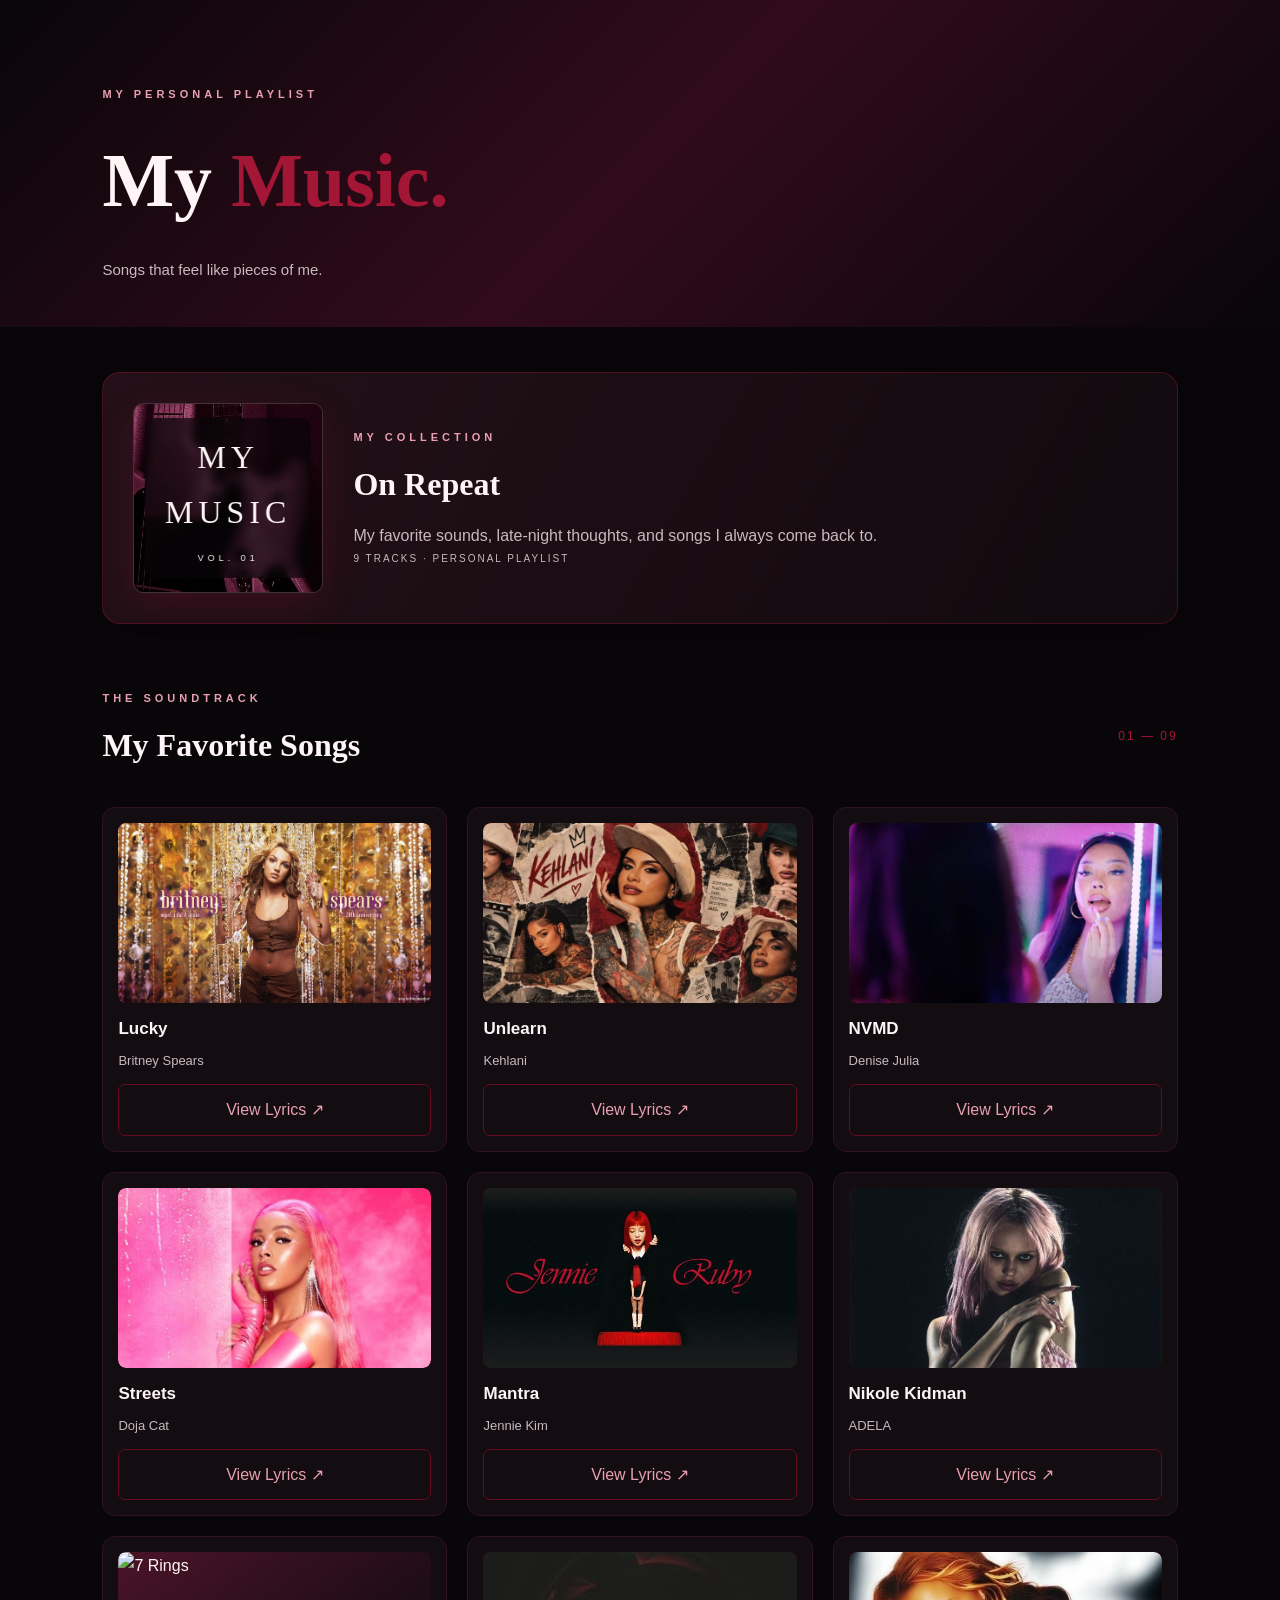
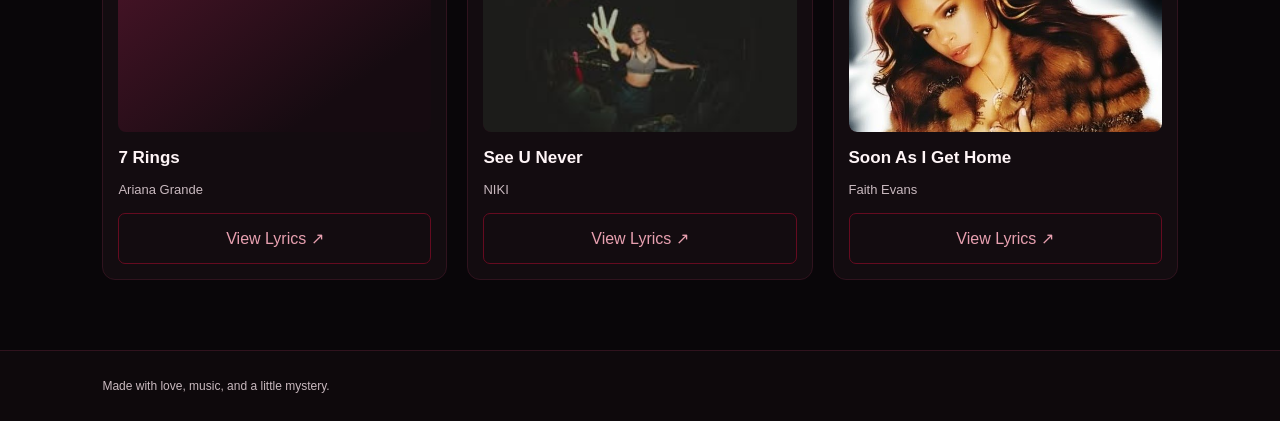
==== index.html @ 643d27f1 "Add files via upload" ====
<!DOCTYPE html>
<html lang="en">
<head>
    <meta charset="UTF-8">
    <meta name="viewport" content="width=device-width, initial-scale=1.0">
    <title>My Music</title>
    <link rel="stylesheet" href="style.css">
    <link rel="stylesheet" href="music.css">
</head>
<body class="music-page">

    <header class="music-header">
        <div class="music-heading">
            <p class="music-eyebrow">MY PERSONAL PLAYLIST</p>
            <h1>My <span>Music.</span></h1>
            <p class="music-subtitle">Songs that feel like pieces of me.</p>
        </div>
    </header>

    <main class="music-container">

        <section class="music-intro">
            <div class="playlist-cover">
                 <img src="guitar.jpg" alt="Purple Guitar">
                  <div class="playlist-cover-text">
                      <span>MY</span>
                      <span>MUSIC</span>
                      <small>VOL. 01</small>
                 </div>
            </div>
            <div class="playlist-details">
                <p class="music-eyebrow">MY COLLECTION</p>
                <h2>On Repeat</h2>
                <p>My favorite sounds, late-night thoughts, and songs I always come back to.</p>
                <p class="song-count">9 TRACKS · PERSONAL PLAYLIST</p>
            </div>
        </section>

        <section class="music-library" id="music-library">
            <div class="music-section-heading">
                <div>
                    <p class="music-eyebrow">THE SOUNDTRACK</p>
                    <h2>My Favorite Songs</h2>
                </div>
                <span class="music-label">01 — 09</span>
            </div>

            <div class="music-grid">
                <article class="music-card">
                     <div class="album-cover cover-1"><img src="01.jpg" alt="Lucky"></div>
                    <div class="song-info"><h3>Lucky</h3><p>Britney Spears</p></div>
                    <a href="lyrics.html?song=lucky" class="lyrics-button" style="text-align: center; text-decoration: none; display: block;">View Lyrics ↗</a>
                </article>
                <article class="music-card">
                    <div class="album-cover cover-2"><img src="02.jpg" alt="Unlearn"></div>
                    <div class="song-info"><h3>Unlearn</h3><p>Kehlani</p></div>
                    <a href="lyrics.html?song=unlearn" class="lyrics-button" style="text-align: center; text-decoration: none; display: block;">View Lyrics ↗</a>
                </article>
                <article class="music-card">
                    <div class="album-cover cover-3"><img src="03.jpg" alt="NMVD"></div>
                    <div class="song-info"><h3>NVMD</h3><p>Denise Julia</p></div>
                    <a href="lyrics.html?song=nmvd" class="lyrics-button" style="text-align: center; text-decoration: none; display: block;">View Lyrics ↗</a>
                </article>
                <article class="music-card">
                    <div class="album-cover cover-4"><img src="04.jpg" alt="Streets"></div>
                    <div class="song-info"><h3>Streets</h3><p>Doja Cat</p></div>
                    <a href="lyrics.html?song=streets" class="lyrics-button" style="text-align: center; text-decoration: none; display: block;">View Lyrics ↗</a>
                </article>
                <article class="music-card">
                    <div class="album-cover cover-5"><img src="05.jpg" alt="Mantra"></div>
                    <div class="song-info"><h3>Mantra</h3><p>Jennie Kim</p></div>
                    <a href="lyrics.html?song=song-five" class="lyrics-button" style="text-align: center; text-decoration: none; display: block;">View Lyrics ↗</a>
                </article>
                <article class="music-card">
                    <div class="album-cover cover-6"><img src="06.jpg" alt="Nikole Kidman"></div>
                    <div class="song-info"><h3>Nikole Kidman</h3><p>ADELA</p></div>
                    <a href="lyrics.html?song=nikolen-kidman" class="lyrics-button" style="text-align: center; text-decoration: none; display: block;">View Lyrics ↗</a>
                </article>
                <article class="music-card">
                    <div class="album-cover cover-7"><img src="07.jpg" alt="7 Rings"></div>
                    <div class="song-info"><h3>7 Rings</h3><p>Ariana Grande</p></div>
                    <a href="lyrics.html?song=7-rings" class="lyrics-button" style="text-align: center; text-decoration: none; display: block;">View Lyrics ↗</a>
                </article>
                <article class="music-card">
                    <div class="album-cover cover-8"><img src="08.jpg" alt="See U Never"></div>
                    <div class="song-info"><h3>See U Never</h3><p>NIKI</p></div>
                    <a href="lyrics.html?song=see-u-never" class="lyrics-button" style="text-align: center; text-decoration: none; display: block;">View Lyrics ↗</a>
                </article>
                <article class="music-card">
                    <div class="album-cover cover-9"><img src="09.jpg" alt="Soon As I Get Home"></div>
                    <div class="song-info"><h3>Soon As I Get Home</h3><p>Faith Evans</p></div>
                    <a href="lyrics.html?song=soon-as-i-get-home" class="lyrics-button" style="text-align: center; text-decoration: none; display: block;">View Lyrics ↗</a>
                </article>
            </div>
        </section>
    </main>

    <footer class="music-footer">
        <p>Made with love, music, and a little mystery.</p>
    </footer>

    <script src="theme.js"></script>
</body>
</html>
---- style.css ----
* {
    margin: 0;
    padding: 0;
    box-sizing: border-box;
}

html {
    scroll-behavior: smooth;
}

body {
    min-height: 100vh;
    font-family: Arial, sans-serif;
    line-height: 1.7;
    transition: background 0.3s ease, color 0.3s ease;
}

a {
    text-decoration: none;
    transition: 0.3s ease;
}

img {
    max-width: 100%;
    display: block;
}

button, input {
    font: inherit;
}

.theme-toggle-container {
    position: fixed;
    top: 25px;
    right: 25px;
    z-index: 999;
}

.theme-toggle {
    background: transparent;
    border: 1px solid #c16a78;
    color: #c16a78;
    width: 38px;
    height: 38px;
    border-radius: 50%;
    cursor: pointer;
    display: flex;
    align-items: center;
    justify-content: center;
    transition: 0.3s ease;
}

.theme-toggle:hover {
    background: #c16a78;
    color: #100d0e;
    transform: scale(1.1);
}

body.light-mode {
    background-color: #f4f4f9 !important;
    color: #1a1a1a !important;
}

body.light-mode .music-page {
    background: #f4f4f9 !important;
    color: #1a1a1a !important;
}

body.light-mode .music-header {
    background: #f4f4f9 !important;
    border-bottom: 1px solid rgba(164, 22, 53, 0.2) !important;
}

body.light-mode .music-heading h1,
body.light-mode .playlist-details h2,
body.light-mode .music-section-heading h2 {
    color: #1a1a1a !important;
}

body.light-mode .music-heading h1 span {
    color: #a41635 !important;
}

body.light-mode .music-subtitle,
body.light-mode .playlist-details p:not(.music-eyebrow) {
    color: #555 !important;
}

body.light-mode .music-intro {
    background: #ffffff !important;
    border-color: rgba(164, 22, 53, 0.3) !important;
}

body.light-mode .music-card {
    background: #ffffff !important;
    border-color: rgba(164, 22, 53, 0.3) !important;
}

body.light-mode .song-info p {
    color: #555 !important;
}

body.light-mode .lyrics-button {
    color: #a41635 !important;
    border-color: #a41635 !important;
}

body.light-mode .lyrics-button:hover {
    background: #a41635 !important;
    color: #ffffff !important;
}

body.light-mode .custom-player {
    background: #ffffff !important;
    border-color: rgba(164, 22, 53, 0.3) !important;
}

body.light-mode .player-info p:last-child {
    color: #555 !important;
}

body.light-mode .lyrics-back {
    color: #a41635 !important;
    border-color: #a41635 !important;
}

body.light-mode .music-footer {
    background: #ffffff !important;
    color: #555 !important;
    border-top: 1px solid rgba(164, 22, 53, 0.2) !important;
}

body.light-mode .theme-toggle {
    background: rgba(255, 255, 255, 0.8);
    border-color: #8b2635;
    color: #8b2635;
}
---- music.css ----
.music-page {
    background: #090609;
    color: #fff5f7;
    font-family: Arial, sans-serif;
    min-height: 100vh;
}

.music-page .music-header {
    padding: 30px 8% 45px;
    background: linear-gradient(135deg, #090609, #310b1a, #090609);
}

.music-back,
.music-footer a {
    color: #e8a0b0;
    text-decoration: none;
    transition: color 0.3s ease;
}

.music-back:hover,
.music-footer a:hover {
    color: #ffffff;
}

.music-heading {
    margin-top: 55px;
}

.music-eyebrow {
    color: #e8a0b0;
    font-size: 11px;
    letter-spacing: 4px;
    font-weight: bold;
}

.music-heading h1 {
    font-size: clamp(42px, 7vw, 76px);
    margin: 12px 0;
    font-family: "Playfair Display", Georgia, serif;
}

.music-heading h1 span {
    color: #a41635;
}

.music-subtitle {
    color: #c9b9bf;
    font-size: 15px;
}

.music-container {
    width: 84%;
    max-width: 1200px;
    margin: 0 auto;
    padding: 45px 0 70px;
}

.music-intro {
    display: flex;
    align-items: center;
    gap: 30px;
    padding: 30px;
    margin-bottom: 65px;
    border: 1px solid rgba(164, 22, 53, 0.35);
    border-radius: 18px;
    background: linear-gradient(120deg, #241018, #110a0e);
    box-shadow: 0 15px 40px rgba(0, 0, 0, 0.3);
}

.playlist-cover {
    width: 190px;
    height: 190px;
    flex-shrink: 0;
    position: relative;
    overflow: hidden;
    border: 1px solid rgba(255, 245, 247, 0.15);
    border-radius: 10px;
    box-shadow: 0 10px 35px rgba(164, 22, 53, 0.2);
}

.playlist-cover img {
    position: absolute;
    top: 0;
    left: 0;
    width: 100%;
    height: 100%;
    object-fit: cover;
    z-index: 1;
}

.playlist-cover-text {
    position: absolute;
    top: 50%;
    left: 50%;
    transform: translate(-50%, -50%);
    z-index: 2;
    display: flex;
    flex-direction: column;
    align-items: center;
    text-align: center;
    background: rgba(9, 6, 9, 0.65);
    padding: 12px 20px;
    border-radius: 10px;
    backdrop-filter: blur(4px);
}

.playlist-cover span {
    font-family: "Playfair Display", Georgia, serif;
    font-size: 32px;
    letter-spacing: 5px;
}

.playlist-cover small {
    margin-top: 12px;
    letter-spacing: 4px;
    font-size: 9px;
}

.playlist-details h2,
.music-section-heading h2 {
    font-family: "Playfair Display", Georgia, serif;
    font-size: 32px;
    margin: 10px 0;
}

.playlist-details p:not(.music-eyebrow) {
    color: #c9b9bf;
    line-height: 1.8;
}

.playlist-details .song-count {
    font-size: 10px;
    letter-spacing: 2px;
    color: #e8a0b0;
}

.music-section-heading {
    display: flex;
    justify-content: space-between;
    align-items: center;
    margin-bottom: 25px;
}

.music-label {
    color: #a41635;
    font-size: 12px;
    letter-spacing: 2px;
}

.music-grid {
    display: grid;
    grid-template-columns: repeat(3, minmax(0, 1fr));
    gap: 20px;
}

.music-card {
    min-width: 0;
    padding: 15px;
    background: #130c10;
    border: 1px solid #30131e;
    border-radius: 13px;
    transition: transform 0.3s ease, border-color 0.3s ease;
}

.music-card:hover {
    transform: translateY(-5px);
    border-color: #a41635;
}

.album-cover {
    height: 180px;
    display: flex;
    justify-content: center;
    align-items: center;
    background: linear-gradient(145deg, #4a1428, #160b11 75%);
    border-radius: 8px;
    overflow: hidden;
}

.album-cover img {
    width: 100%;
    height: 100%;
    object-fit: cover;
    border-radius: 8px;
}

.song-info {
    padding: 12px 0;
}

.song-info h3 {
    margin: 0 0 6px;
    font-size: 17px;
    overflow-wrap: anywhere;
}

.song-info p {
    margin: 0;
    color: #c9b9bf;
    font-size: 13px;
}

.lyrics-button {
    width: 100%;
    padding: 11px;
    border: 1px solid #650b20;
    border-radius: 7px;
    background: transparent;
    color: #e8a0b0;
    cursor: pointer;
    transition: background 0.3s ease, color 0.3s ease;
}

.lyrics-button:hover {
    background: #650b20;
    color: #ffffff;
}

/* LYRICS VIEW & PLAYER */

.lyrics-view {
    margin-top: 60px;
    padding: 30px;
    background: linear-gradient(145deg, #1b0c13, #0e090c);
    border: 1px solid #501326;
    border-radius: 16px;
}

.lyrics-view[hidden] {
    display: none !important;
}

.lyrics-back {
    margin-bottom: 30px;
    padding: 10px 15px;
    background: transparent;
    color: #e8a0b0;
    border: 1px solid #650b20;
    border-radius: 6px;
    cursor: pointer;
}

.lyrics-content {
    max-width: 650px;
    margin: 0 auto;
}

.custom-player {
    display: flex;
    align-items: center;
    justify-content: space-between;
    padding: 20px;
    margin-bottom: 30px;
    background: linear-gradient(145deg, #2b0d17, #11070a);
    border: 1px solid #501326;
    border-radius: 15px;
    box-shadow: 0 10px 30px rgba(0,0,0,0.4);
}

.player-info h2 {
    font-family: "Playfair Display", Georgia, serif;
    font-size: 24px;
    margin: 5px 0;
}

.player-info p:last-child {
    color: #c9b9bf;
    font-size: 14px;
}

.player-controls {
    display: flex;
    gap: 10px;
}

.ctrl-btn {
    background: #a41635;
    color: white;
    border: none;
    width: 50px;
    height: 50px;
    border-radius: 50%;
    font-size: 20px;
    cursor: pointer;
    display: flex;
    align-items: center;
    justify-content: center;
    transition: 0.3s ease;
}

.ctrl-btn:hover {
    background: #e8a0b0;
    color: #090609;
    transform: scale(1.1);
}

.lyrics-text {
    max-height: 400px;
    overflow-y: auto;
    padding: 30px 20px;
    text-align: center;
    scroll-behavior: smooth;
    scrollbar-width: none;
    mask-image: linear-gradient(to bottom, transparent, black 10%, black 90%, transparent);
    -webkit-mask-image: linear-gradient(to bottom, transparent, black 10%, black 90%, transparent);
}

.lyrics-text::-webkit-scrollbar {
    display: none;
}

.lyric-line {
    color: #4a3a40;
    font-size: 1.2rem;
    font-weight: 600;
    margin: 20px 0;
    transition: all 0.4s ease;
    opacity: 0.5;
}

.lyric-line.active {
    color: #fff5f7;
    font-size: 1.5rem;
    opacity: 1;
    text-shadow: 0 0 15px rgba(232, 160, 176, 0.6);
    transform: scale(1.05);
}

/* FOOTER & MOBILE */

.music-footer {
    padding: 25px 8%;
    display: flex;
    justify-content: space-between;
    gap: 15px;
    background: #0e090c;
    border-top: 1px solid #30131e;
    color: #c9b9bf;
    font-size: 12px;
}

@media (max-width: 850px) {
    .music-grid { grid-template-columns: repeat(2, minmax(0, 1fr)); }
    .music-container { width: 90%; }
    .album-cover { height: 160px; }
}

@media (max-width: 550px) {
    .music-intro { flex-direction: column; align-items: flex-start; padding: 20px; }
    .playlist-cover { width: 100%; height: 220px; }
    .music-grid { grid-template-columns: 1fr; }
    .album-cover { height: 220px; }
    .music-section-heading h2 { font-size: 25px; }
    .lyrics-view { padding: 18px; }
    .music-footer { flex-direction: column; }
    .custom-player { flex-direction: column; text-align: center; gap: 20px; }
}
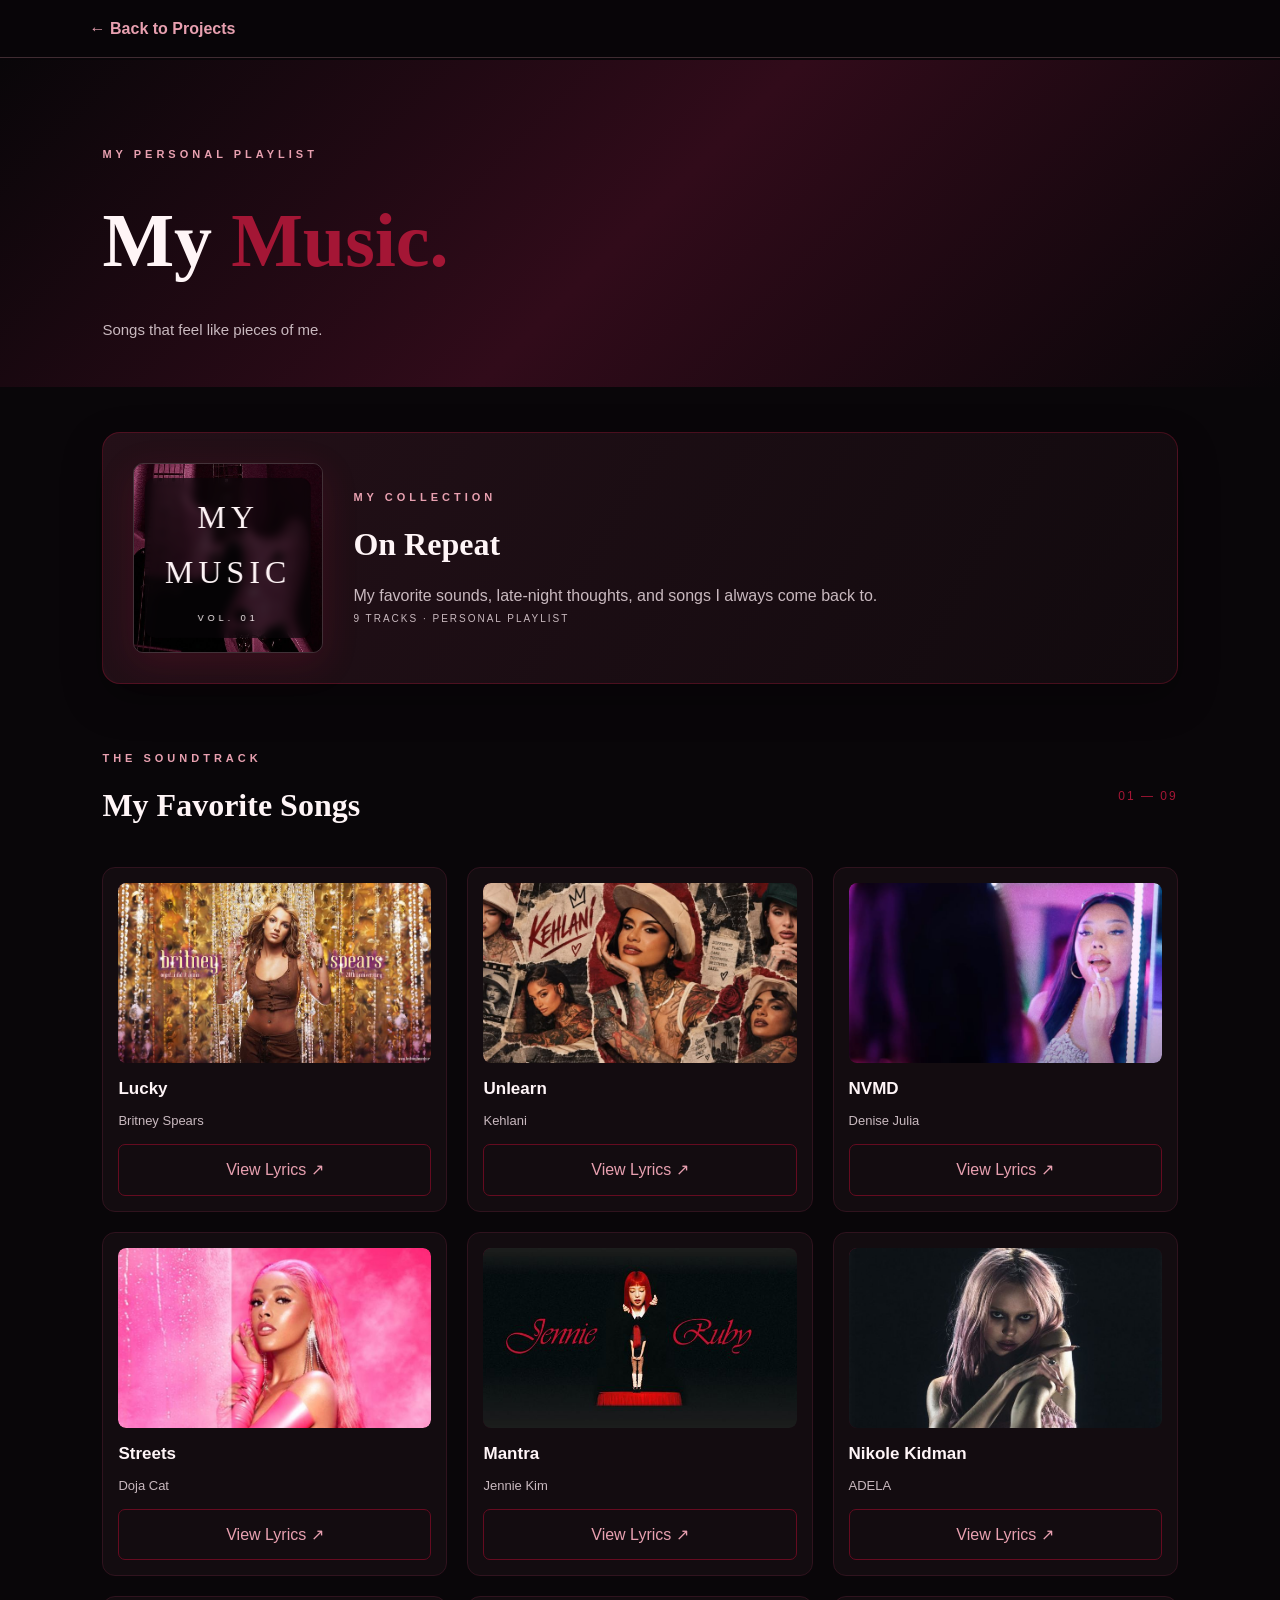
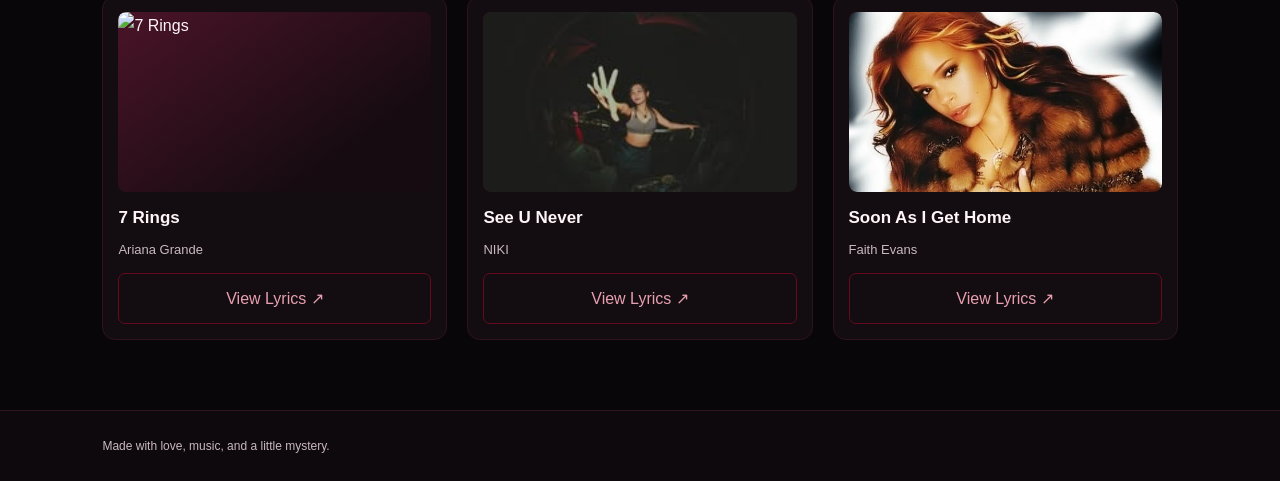
==== commit ce4e9915: "Add files via upload" ====
--- a/index.html
+++ b/index.html
@@ -7,7 +7,11 @@
     <link rel="stylesheet" href="style.css">
     <link rel="stylesheet" href="music.css">
 </head>
-<body class="music-page">
+<body class="music-page" style="padding-top: 60px;">
+
+<div style="position: fixed; top: 0; left: 0; width: 100%; padding: 15px 7%; background: rgba(9, 6, 9, 0.95); border-bottom: 1px solid rgba(232, 160, 176, 0.25); z-index: 9999;">
+    <a href="https://dyanne-brtz.github.io/MY-PORTFOLIO-ITE/projects.html" style="color: #e8a0b0; text-decoration: none; font-size: 1rem; font-weight: bold; font-family: Arial, sans-serif;">← Back to Projects</a>
+</div>
 
     <header class="music-header">
         <div class="music-heading">
@@ -18,7 +22,6 @@
     </header>
 
     <main class="music-container">
-
         <section class="music-intro">
             <div class="playlist-cover">
                  <img src="guitar.jpg" alt="Purple Guitar">
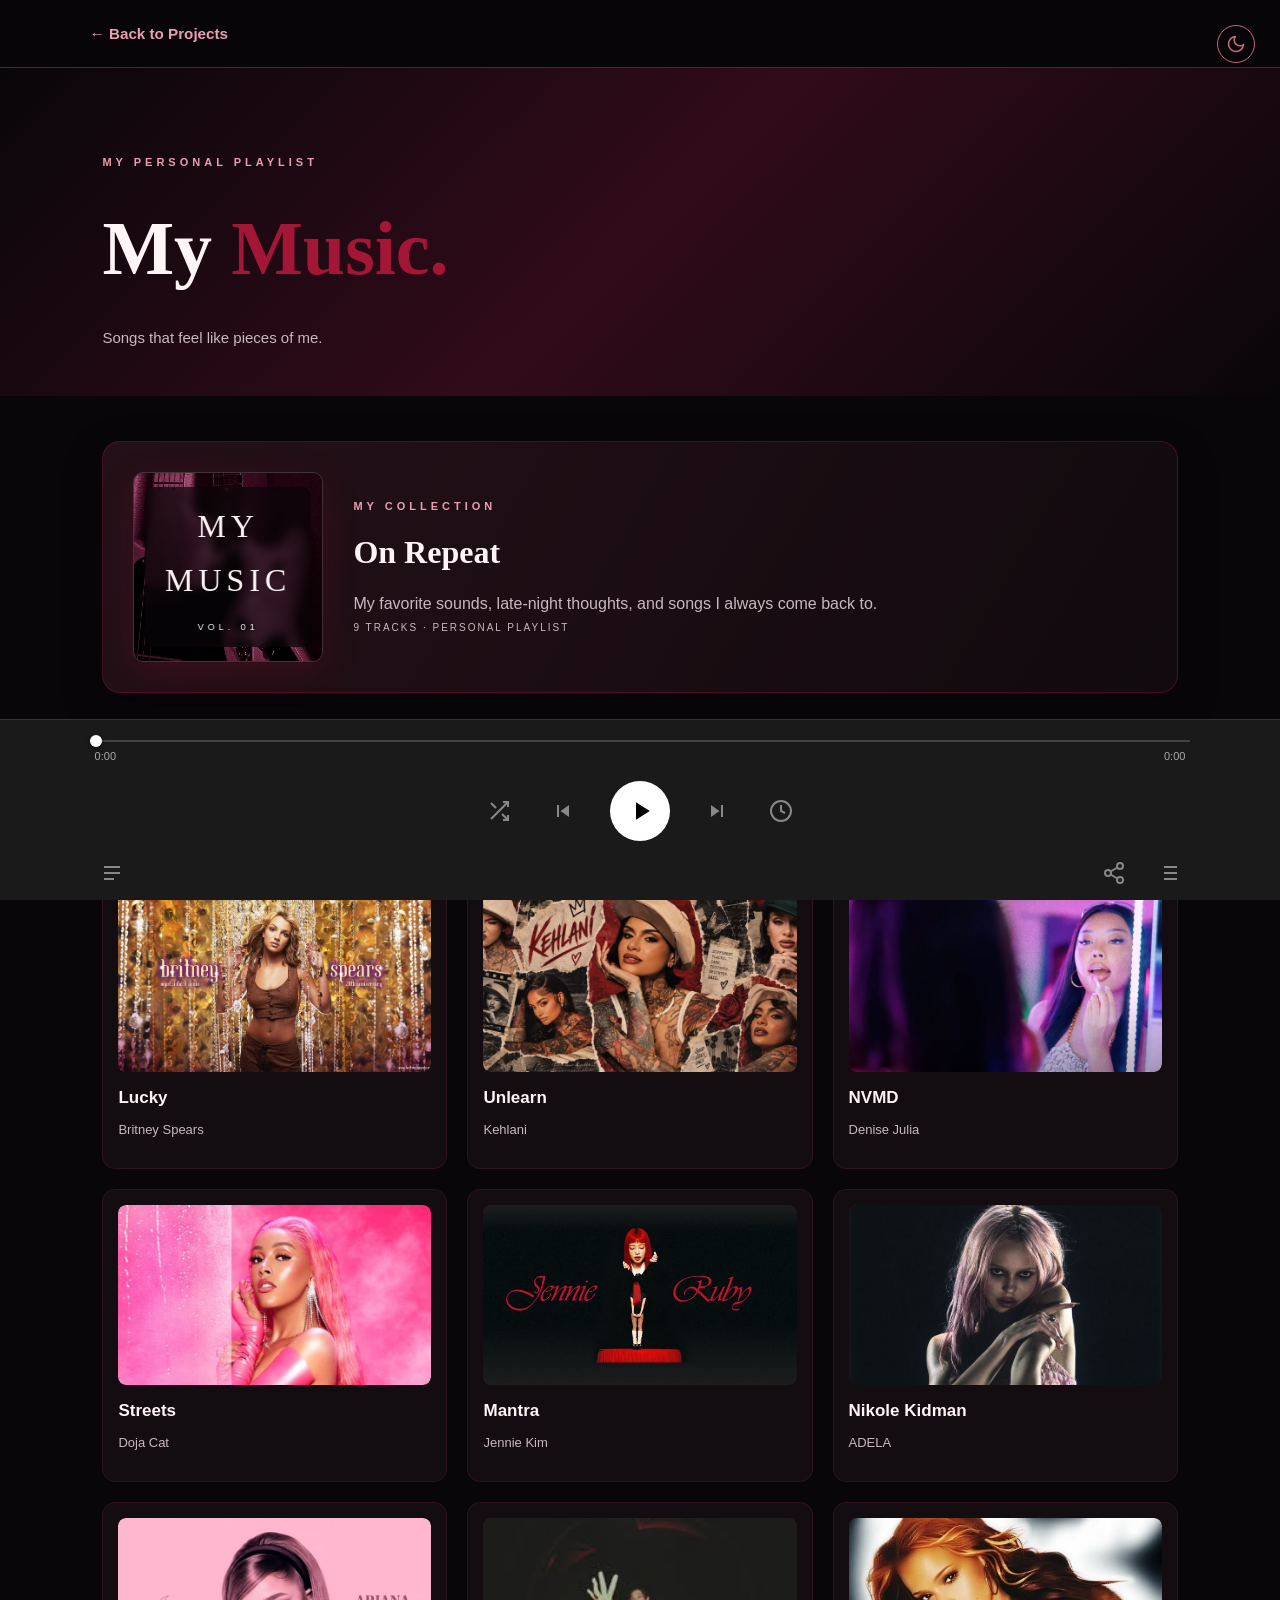
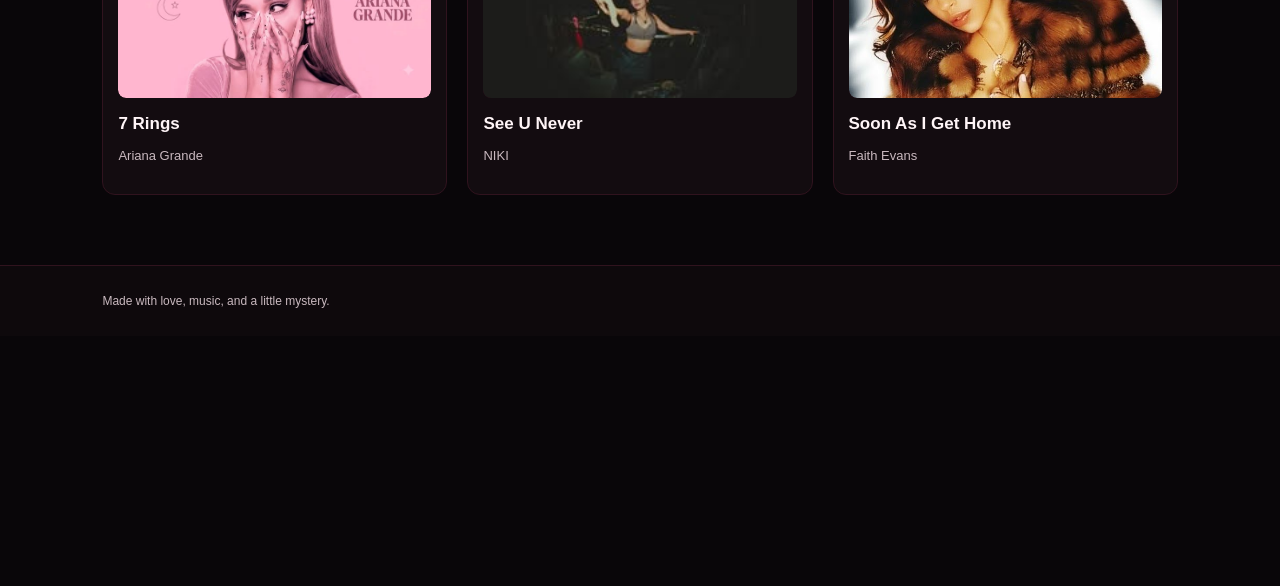
==== commit d418b52e: "Add files via upload" ====
--- a/index.html
+++ b/index.html
@@ -7,10 +7,17 @@
     <link rel="stylesheet" href="style.css">
     <link rel="stylesheet" href="music.css">
 </head>
-<body class="music-page" style="padding-top: 60px;">
-
-<div style="position: fixed; top: 0; left: 0; width: 100%; padding: 15px 7%; background: rgba(9, 6, 9, 0.95); border-bottom: 1px solid rgba(232, 160, 176, 0.25); z-index: 9999;">
-    <a href="https://dyanne-brtz.github.io/MY-PORTFOLIO-ITE/projects.html" style="color: #e8a0b0; text-decoration: none; font-size: 1rem; font-weight: bold; font-family: Arial, sans-serif;">← Back to Projects</a>
+<body class="music-page">
+
+<div style="padding: 20px 7%; background: rgba(9, 6, 9, 0.95); border-bottom: 1px solid rgba(232, 160, 176, 0.25); width: 100%;">
+    <a href="https://dyanne-brtz.github.io/MY-PORTFOLIO-ITE/projects.html" style="color: #e8a0b0; text-decoration: none; font-size: 0.95rem; font-weight: bold; font-family: Arial, sans-serif;">← Back to Projects</a>
+</div>
+
+<div class="theme-toggle-container">
+    <button id="theme-toggle" class="theme-toggle" aria-label="Toggle Theme">
+        <svg id="moon-icon" xmlns="http://www.w3.org/2000/svg" width="20" height="20" viewBox="0 0 24 24" fill="none" stroke="currentColor" stroke-width="2" stroke-linecap="round" stroke-linejoin="round"><path d="M21 12.79A9 9 0 1 1 11.21 3 7 7 0 0 0 21 12.79z"></path></svg>
+        <svg id="sun-icon" xmlns="http://www.w3.org/2000/svg" width="20" height="20" viewBox="0 0 24 24" fill="none" stroke="currentColor" stroke-width="2" stroke-linecap="round" stroke-linejoin="round" style="display: none;"><circle cx="12" cy="12" r="5"></circle><line x1="12" y1="1" x2="12" y2="3"></line><line x1="12" y1="21" x2="12" y2="23"></line><line x1="4.22" y1="4.22" x2="5.64" y2="5.64"></line><line x1="18.36" y1="18.36" x2="19.78" y2="19.78"></line><line x1="1" y1="12" x2="3" y2="12"></line><line x1="21" y1="12" x2="23" y2="12"></line><line x1="4.22" y1="19.78" x2="5.64" y2="18.36"></line><line x1="18.36" y1="5.64" x2="19.78" y2="4.22"></line></svg>
+    </button>
 </div>
 
     <header class="music-header">
@@ -49,50 +56,41 @@
             </div>
 
             <div class="music-grid">
-                <article class="music-card">
+                <article class="music-card" onclick="playSong('Britney Spears - Lucky (Lyrics).mp3', this)">
                      <div class="album-cover cover-1"><img src="01.jpg" alt="Lucky"></div>
                     <div class="song-info"><h3>Lucky</h3><p>Britney Spears</p></div>
-                    <a href="lyrics.html?song=lucky" class="lyrics-button" style="text-align: center; text-decoration: none; display: block;">View Lyrics ↗</a>
-                </article>
-                <article class="music-card">
+                </article>
+                <article class="music-card" onclick="playSong('Kehlani - Unlearn (Official Audio).mp3', this)">
                     <div class="album-cover cover-2"><img src="02.jpg" alt="Unlearn"></div>
                     <div class="song-info"><h3>Unlearn</h3><p>Kehlani</p></div>
-                    <a href="lyrics.html?song=unlearn" class="lyrics-button" style="text-align: center; text-decoration: none; display: block;">View Lyrics ↗</a>
-                </article>
-                <article class="music-card">
+                </article>
+                <article class="music-card" onclick="playSong('Denise Julia - NVMD (Lyrics).mp3', this)">
                     <div class="album-cover cover-3"><img src="03.jpg" alt="NMVD"></div>
                     <div class="song-info"><h3>NVMD</h3><p>Denise Julia</p></div>
-                    <a href="lyrics.html?song=nmvd" class="lyrics-button" style="text-align: center; text-decoration: none; display: block;">View Lyrics ↗</a>
-                </article>
-                <article class="music-card">
+                </article>
+                <article class="music-card" onclick="playSong('Doja Cat - Streets (Lyrics).mp3', this)">
                     <div class="album-cover cover-4"><img src="04.jpg" alt="Streets"></div>
                     <div class="song-info"><h3>Streets</h3><p>Doja Cat</p></div>
-                    <a href="lyrics.html?song=streets" class="lyrics-button" style="text-align: center; text-decoration: none; display: block;">View Lyrics ↗</a>
-                </article>
-                <article class="music-card">
+                </article>
+                <article class="music-card" onclick="playSong('JENNIE Mantra Lyrics.mp3', this)">
                     <div class="album-cover cover-5"><img src="05.jpg" alt="Mantra"></div>
                     <div class="song-info"><h3>Mantra</h3><p>Jennie Kim</p></div>
-                    <a href="lyrics.html?song=song-five" class="lyrics-button" style="text-align: center; text-decoration: none; display: block;">View Lyrics ↗</a>
-                </article>
-                <article class="music-card">
+                </article>
+                <article class="music-card" onclick="playSong('ADÉLA - Nicole Kidman.mp3', this)">
                     <div class="album-cover cover-6"><img src="06.jpg" alt="Nikole Kidman"></div>
                     <div class="song-info"><h3>Nikole Kidman</h3><p>ADELA</p></div>
-                    <a href="lyrics.html?song=nikolen-kidman" class="lyrics-button" style="text-align: center; text-decoration: none; display: block;">View Lyrics ↗</a>
-                </article>
-                <article class="music-card">
+                </article>
+                <article class="music-card" onclick="playSong('Ariana Grande - 7 rings (Lyrics).mp3', this)">
                     <div class="album-cover cover-7"><img src="07.jpg" alt="7 Rings"></div>
                     <div class="song-info"><h3>7 Rings</h3><p>Ariana Grande</p></div>
-                    <a href="lyrics.html?song=7-rings" class="lyrics-button" style="text-align: center; text-decoration: none; display: block;">View Lyrics ↗</a>
-                </article>
-                <article class="music-card">
+                </article>
+                <article class="music-card" onclick="playSong('NIKI - SEE U NEVER (LYRICS).mp3', this)">
                     <div class="album-cover cover-8"><img src="08.jpg" alt="See U Never"></div>
                     <div class="song-info"><h3>See U Never</h3><p>NIKI</p></div>
-                    <a href="lyrics.html?song=see-u-never" class="lyrics-button" style="text-align: center; text-decoration: none; display: block;">View Lyrics ↗</a>
-                </article>
-                <article class="music-card">
+                </article>
+                <article class="music-card" onclick="playSong('Faith Evans - Soon as I Get Home (Throwback).mp3', this)">
                     <div class="album-cover cover-9"><img src="09.jpg" alt="Soon As I Get Home"></div>
                     <div class="song-info"><h3>Soon As I Get Home</h3><p>Faith Evans</p></div>
-                    <a href="lyrics.html?song=soon-as-i-get-home" class="lyrics-button" style="text-align: center; text-decoration: none; display: block;">View Lyrics ↗</a>
                 </article>
             </div>
         </section>
@@ -102,6 +100,141 @@
         <p>Made with love, music, and a little mystery.</p>
     </footer>
 
+    <div class="bottom-player">
+        <div class="player-progress-container">
+            <input type="range" id="seek-bar" value="0" max="100" step="0.1">
+        </div>
+        <div class="player-time">
+            <span id="current-time">0:00</span>
+            <span id="total-time">0:00</span>
+        </div>
+        <div class="player-controls">
+            <button class="icon-btn" id="shuffle-btn" title="Shuffle">
+                <svg viewBox="0 0 24 24" fill="none" stroke="currentColor" stroke-width="2"><path d="M16 3h5v5M4 20L21 3M21 16v5h-5M15 15l6 6M4 4l5 5"/></svg>
+            </button>
+            <button class="icon-btn" id="prev-btn" title="Previous">
+                <svg viewBox="0 0 24 24" fill="currentColor"><path d="M6 6h2v12H6zm3.5 6l8.5 6V6z"/></svg>
+            </button>
+            <button class="main-play-btn" id="main-play-btn" title="Play/Pause">
+                <svg viewBox="0 0 24 24" fill="currentColor" id="main-play-icon"><path d="M8 5v14l11-7z"/></svg>
+            </button>
+            <button class="icon-btn" id="next-btn" title="Next">
+                <svg viewBox="0 0 24 24" fill="currentColor"><path d="M6 18l8.5-6L6 6v12zM16 6v12h2V6h-2z"/></svg>
+            </button>
+            <button class="icon-btn" id="timer-btn" title="Sleep Timer">
+                <svg viewBox="0 0 24 24" fill="none" stroke="currentColor" stroke-width="2"><circle cx="12" cy="12" r="10"/><path d="M12 6v6l4 2"/></svg>
+            </button>
+        </div>
+        <div class="player-bottom-controls">
+            <button class="icon-btn" title="Lyrics">
+                <svg viewBox="0 0 24 24" fill="none" stroke="currentColor" stroke-width="2"><path d="M4 6h16M4 12h16M4 18h10"/></svg>
+            </button>
+            <div style="display: flex; gap: 20px;">
+                <button class="icon-btn" title="Share">
+                    <svg viewBox="0 0 24 24" fill="none" stroke="currentColor" stroke-width="2"><circle cx="18" cy="5" r="3"/><circle cx="6" cy="12" r="3"/><circle cx="18" cy="19" r="3"/><line x1="8.59" y1="13.51" x2="15.42" y2="17.49"/><line x1="15.41" y1="6.51" x2="8.59" y2="10.49"/></svg>
+                </button>
+                <button class="icon-btn" title="Queue">
+                    <svg viewBox="0 0 24 24" fill="none" stroke="currentColor" stroke-width="2"><line x1="8" y1="6" x2="21" y2="6"/><line x1="8" y1="12" x2="21" y2="12"/><line x1="8" y1="18" x2="21" y2="18"/><line x1="3" y1="6" x2="3.01" y2="6"/><line x1="3" y1="12" x2="3.01" y2="12"/><line x1="3" y1="18" x2="3.01" y2="18"/></svg>
+                </button>
+            </div>
+        </div>
+    </div>
+
+    <audio id="audio-player"></audio>
+
+    <script>
+        const audio = document.getElementById('audio-player');
+        const mainPlayBtn = document.getElementById('main-play-btn');
+        const mainPlayIcon = document.getElementById('main-play-icon');
+        const seekBar = document.getElementById('seek-bar');
+        const currentTimeEl = document.getElementById('current-time');
+        const totalTimeEl = document.getElementById('total-time');
+        const prevBtn = document.getElementById('prev-btn');
+        const nextBtn = document.getElementById('next-btn');
+        
+        let currentSongIndex = -1;
+        let songs = [
+            'Britney Spears - Lucky (Lyrics).mp3',
+            'Kehlani - Unlearn (Official Audio).mp3',
+            'Denise Julia - NVMD (Lyrics).mp3',
+            'Doja Cat - Streets (Lyrics).mp3',
+            'JENNIE Mantra Lyrics.mp3',
+            'ADÉLA - Nicole Kidman.mp3',
+            'Ariana Grande - 7 rings (Lyrics).mp3',
+            'NIKI - SEE U NEVER (LYRICS).mp3',
+            'Faith Evans - Soon as I Get Home (Throwback).mp3'
+        ];
+
+        const playIcon = '<path d="M8 5v14l11-7z"/>';
+        const pauseIcon = '<path d="M6 19h4V5H6v14zm8-14v14h4V5h-4z"/>';
+
+        function playSong(src, cardElement) {
+            const index = songs.indexOf(src);
+            if (index !== -1) {
+                currentSongIndex = index;
+                audio.src = src;
+                audio.play();
+                mainPlayIcon.innerHTML = pauseIcon;
+                
+                document.querySelectorAll('.music-card').forEach(c => c.style.borderColor = '#30131e');
+                if(cardElement) cardElement.style.borderColor = '#a41635';
+            }
+        }
+
+        mainPlayBtn.addEventListener('click', () => {
+            if (audio.paused) {
+                if (!audio.src) {
+                    playSong(songs[0]);
+                } else {
+                    audio.play();
+                }
+                mainPlayIcon.innerHTML = pauseIcon;
+            } else {
+                audio.pause();
+                mainPlayIcon.innerHTML = playIcon;
+            }
+        });
+
+        audio.addEventListener('timeupdate', () => {
+            if (!isNaN(audio.duration)) {
+                const progress = (audio.currentTime / audio.duration) * 100;
+                seekBar.value = progress;
+                currentTimeEl.textContent = formatTime(audio.currentTime);
+                totalTimeEl.textContent = formatTime(audio.duration);
+            }
+        });
+
+        seekBar.addEventListener('input', () => {
+            const time = (seekBar.value / 100) * audio.duration;
+            audio.currentTime = time;
+        });
+
+        audio.addEventListener('ended', () => {
+            mainPlayIcon.innerHTML = playIcon;
+            if (currentSongIndex < songs.length - 1) {
+                playSong(songs[currentSongIndex + 1]);
+            }
+        });
+
+        nextBtn.addEventListener('click', () => {
+            if (currentSongIndex < songs.length - 1) {
+                playSong(songs[currentSongIndex + 1]);
+            }
+        });
+
+        prevBtn.addEventListener('click', () => {
+            if (currentSongIndex > 0) {
+                playSong(songs[currentSongIndex - 1]);
+            }
+        });
+
+        function formatTime(seconds) {
+            const min = Math.floor(seconds / 60);
+            const sec = Math.floor(seconds % 60);
+            return min + ':' + (sec < 10 ? '0' : '') + sec;
+        }
+    </script>
+
     <script src="theme.js"></script>
 </body>
 </html>
--- a/music.css
+++ b/music.css
@@ -1,357 +1,122 @@
-.music-page {
-    background: #090609;
-    color: #fff5f7;
-    font-family: Arial, sans-serif;
-    min-height: 100vh;
-}
+.music-page { background: #090609; color: #fff5f7; font-family: Arial, sans-serif; min-height: 100vh; padding-bottom: 250px; }
+.music-page .music-header { padding: 30px 8% 45px; background: linear-gradient(135deg, #090609, #310b1a, #090609); }
+.music-back, .music-footer a { color: #e8a0b0; text-decoration: none; transition: color 0.3s ease; }
+.music-heading { margin-top: 55px; }
+.music-eyebrow { color: #e8a0b0; font-size: 11px; letter-spacing: 4px; font-weight: bold; }
+.music-heading h1 { font-size: clamp(42px, 7vw, 76px); margin: 12px 0; font-family: "Playfair Display", Georgia, serif; }
+.music-heading h1 span { color: #a41635; }
+.music-subtitle { color: #c9b9bf; font-size: 15px; }
+.music-container { width: 84%; max-width: 1200px; margin: 0 auto; padding: 45px 0 70px; }
+.music-intro { display: flex; align-items: center; gap: 30px; padding: 30px; margin-bottom: 65px; border: 1px solid rgba(164, 22, 53, 0.35); border-radius: 18px; background: linear-gradient(120deg, #241018, #110a0e); box-shadow: 0 15px 40px rgba(0, 0, 0, 0.3); }
+.playlist-cover { width: 190px; height: 190px; flex-shrink: 0; position: relative; overflow: hidden; border: 1px solid rgba(255, 245, 247, 0.15); border-radius: 10px; box-shadow: 0 10px 35px rgba(164, 22, 53, 0.2); }
+.playlist-cover img { position: absolute; top: 0; left: 0; width: 100%; height: 100%; object-fit: cover; z-index: 1; }
+.playlist-cover-text { position: absolute; top: 50%; left: 50%; transform: translate(-50%, -50%); z-index: 2; display: flex; flex-direction: column; align-items: center; text-align: center; background: rgba(9, 6, 9, 0.65); padding: 12px 20px; border-radius: 10px; backdrop-filter: blur(4px); }
+.playlist-cover span { font-family: "Playfair Display", Georgia, serif; font-size: 32px; letter-spacing: 5px; }
+.playlist-cover small { margin-top: 12px; letter-spacing: 4px; font-size: 9px; }
+.playlist-details h2, .music-section-heading h2 { font-family: "Playfair Display", Georgia, serif; font-size: 32px; margin: 10px 0; }
+.playlist-details p:not(.music-eyebrow) { color: #c9b9bf; line-height: 1.8; }
+.playlist-details .song-count { font-size: 10px; letter-spacing: 2px; color: #e8a0b0; }
+.music-section-heading { display: flex; justify-content: space-between; align-items: center; margin-bottom: 25px; }
+.music-label { color: #a41635; font-size: 12px; letter-spacing: 2px; }
+.music-grid { display: grid; grid-template-columns: repeat(3, minmax(0, 1fr)); gap: 20px; }
+.music-card { min-width: 0; padding: 15px; background: #130c10; border: 1px solid #30131e; border-radius: 13px; transition: transform 0.3s ease, border-color 0.3s ease; cursor: pointer; }
+.music-card:hover { transform: translateY(-5px); border-color: #a41635; }
+.album-cover { height: 180px; display: flex; justify-content: center; align-items: center; background: linear-gradient(145deg, #4a1428, #160b11 75%); border-radius: 8px; overflow: hidden; }
+.album-cover img { width: 100%; height: 100%; object-fit: cover; border-radius: 8px; }
+.song-info { padding: 12px 0; }
+.song-info h3 { margin: 0 0 6px; font-size: 17px; overflow-wrap: anywhere; }
+.song-info p { margin: 0; color: #c9b9bf; font-size: 13px; }
+.music-footer { padding: 25px 8%; display: flex; justify-content: space-between; gap: 15px; background: #0e090c; border-top: 1px solid #30131e; color: #c9b9bf; font-size: 12px; }
 
-.music-page .music-header {
-    padding: 30px 8% 45px;
-    background: linear-gradient(135deg, #090609, #310b1a, #090609);
-}
-
-.music-back,
-.music-footer a {
-    color: #e8a0b0;
-    text-decoration: none;
-    transition: color 0.3s ease;
-}
-
-.music-back:hover,
-.music-footer a:hover {
-    color: #ffffff;
-}
-
-.music-heading {
-    margin-top: 55px;
-}
-
-.music-eyebrow {
-    color: #e8a0b0;
-    font-size: 11px;
-    letter-spacing: 4px;
-    font-weight: bold;
-}
-
-.music-heading h1 {
-    font-size: clamp(42px, 7vw, 76px);
-    margin: 12px 0;
-    font-family: "Playfair Display", Georgia, serif;
-}
-
-.music-heading h1 span {
-    color: #a41635;
-}
-
-.music-subtitle {
-    color: #c9b9bf;
-    font-size: 15px;
-}
-
-.music-container {
-    width: 84%;
-    max-width: 1200px;
-    margin: 0 auto;
-    padding: 45px 0 70px;
-}
-
-.music-intro {
-    display: flex;
-    align-items: center;
-    gap: 30px;
-    padding: 30px;
-    margin-bottom: 65px;
-    border: 1px solid rgba(164, 22, 53, 0.35);
-    border-radius: 18px;
-    background: linear-gradient(120deg, #241018, #110a0e);
-    box-shadow: 0 15px 40px rgba(0, 0, 0, 0.3);
-}
-
-.playlist-cover {
-    width: 190px;
-    height: 190px;
-    flex-shrink: 0;
-    position: relative;
-    overflow: hidden;
-    border: 1px solid rgba(255, 245, 247, 0.15);
-    border-radius: 10px;
-    box-shadow: 0 10px 35px rgba(164, 22, 53, 0.2);
-}
-
-.playlist-cover img {
-    position: absolute;
-    top: 0;
+.bottom-player {
+    position: fixed;
+    bottom: 0;
     left: 0;
     width: 100%;
-    height: 100%;
-    object-fit: cover;
-    z-index: 1;
+    background: #1a1a1a;
+    padding: 20px 7% 10px;
+    box-sizing: border-box;
+    z-index: 9999;
+    border-top: 1px solid #333;
+    font-family: Arial, sans-serif;
 }
-
-.playlist-cover-text {
+.player-progress-container {
+    width: 100%;
+    height: 2px;
+    background: #444;
+    position: relative;
+    margin-bottom: 5px;
+    cursor: pointer;
+    border-radius: 2px;
+}
+#seek-bar {
+    -webkit-appearance: none;
+    width: 100%;
     position: absolute;
-    top: 50%;
-    left: 50%;
-    transform: translate(-50%, -50%);
-    z-index: 2;
-    display: flex;
-    flex-direction: column;
-    align-items: center;
-    text-align: center;
-    background: rgba(9, 6, 9, 0.65);
-    padding: 12px 20px;
-    border-radius: 10px;
-    backdrop-filter: blur(4px);
+    top: -6px;
+    left: 0;
+    height: 14px;
+    background: transparent;
+    outline: none;
+    margin: 0;
 }
-
-.playlist-cover span {
-    font-family: "Playfair Display", Georgia, serif;
-    font-size: 32px;
-    letter-spacing: 5px;
+#seek-bar::-webkit-slider-thumb {
+    -webkit-appearance: none;
+    width: 12px;
+    height: 12px;
+    border-radius: 50%;
+    background: #fff;
+    cursor: pointer;
+    box-shadow: 0 0 5px rgba(0,0,0,0.5);
 }
-
-.playlist-cover small {
-    margin-top: 12px;
-    letter-spacing: 4px;
-    font-size: 9px;
-}
-
-.playlist-details h2,
-.music-section-heading h2 {
-    font-family: "Playfair Display", Georgia, serif;
-    font-size: 32px;
-    margin: 10px 0;
-}
-
-.playlist-details p:not(.music-eyebrow) {
-    color: #c9b9bf;
-    line-height: 1.8;
-}
-
-.playlist-details .song-count {
-    font-size: 10px;
-    letter-spacing: 2px;
-    color: #e8a0b0;
-}
-
-.music-section-heading {
+.player-time {
     display: flex;
     justify-content: space-between;
-    align-items: center;
-    margin-bottom: 25px;
+    color: #aaa;
+    font-size: 11px;
+    margin-bottom: 15px;
+    padding: 0 5px;
 }
-
-.music-label {
-    color: #a41635;
-    font-size: 12px;
-    letter-spacing: 2px;
-}
-
-.music-grid {
-    display: grid;
-    grid-template-columns: repeat(3, minmax(0, 1fr));
-    gap: 20px;
-}
-
-.music-card {
-    min-width: 0;
-    padding: 15px;
-    background: #130c10;
-    border: 1px solid #30131e;
-    border-radius: 13px;
-    transition: transform 0.3s ease, border-color 0.3s ease;
-}
-
-.music-card:hover {
-    transform: translateY(-5px);
-    border-color: #a41635;
-}
-
-.album-cover {
-    height: 180px;
+.player-controls {
     display: flex;
     justify-content: center;
     align-items: center;
-    background: linear-gradient(145deg, #4a1428, #160b11 75%);
-    border-radius: 8px;
-    overflow: hidden;
+    gap: 30px;
+    margin-bottom: 15px;
 }
-
-.album-cover img {
-    width: 100%;
-    height: 100%;
-    object-fit: cover;
-    border-radius: 8px;
-}
-
-.song-info {
-    padding: 12px 0;
-}
-
-.song-info h3 {
-    margin: 0 0 6px;
-    font-size: 17px;
-    overflow-wrap: anywhere;
-}
-
-.song-info p {
-    margin: 0;
-    color: #c9b9bf;
-    font-size: 13px;
-}
-
-.lyrics-button {
-    width: 100%;
-    padding: 11px;
-    border: 1px solid #650b20;
-    border-radius: 7px;
+.icon-btn {
     background: transparent;
-    color: #e8a0b0;
-    cursor: pointer;
-    transition: background 0.3s ease, color 0.3s ease;
-}
-
-.lyrics-button:hover {
-    background: #650b20;
-    color: #ffffff;
-}
-
-/* LYRICS VIEW & PLAYER */
-
-.lyrics-view {
-    margin-top: 60px;
-    padding: 30px;
-    background: linear-gradient(145deg, #1b0c13, #0e090c);
-    border: 1px solid #501326;
-    border-radius: 16px;
-}
-
-.lyrics-view[hidden] {
-    display: none !important;
-}
-
-.lyrics-back {
-    margin-bottom: 30px;
-    padding: 10px 15px;
-    background: transparent;
-    color: #e8a0b0;
-    border: 1px solid #650b20;
-    border-radius: 6px;
-    cursor: pointer;
-}
-
-.lyrics-content {
-    max-width: 650px;
-    margin: 0 auto;
-}
-
-.custom-player {
-    display: flex;
-    align-items: center;
-    justify-content: space-between;
-    padding: 20px;
-    margin-bottom: 30px;
-    background: linear-gradient(145deg, #2b0d17, #11070a);
-    border: 1px solid #501326;
-    border-radius: 15px;
-    box-shadow: 0 10px 30px rgba(0,0,0,0.4);
-}
-
-.player-info h2 {
-    font-family: "Playfair Display", Georgia, serif;
-    font-size: 24px;
-    margin: 5px 0;
-}
-
-.player-info p:last-child {
-    color: #c9b9bf;
-    font-size: 14px;
-}
-
-.player-controls {
-    display: flex;
-    gap: 10px;
-}
-
-.ctrl-btn {
-    background: #a41635;
-    color: white;
     border: none;
-    width: 50px;
-    height: 50px;
-    border-radius: 50%;
-    font-size: 20px;
+    color: #888;
     cursor: pointer;
     display: flex;
     align-items: center;
     justify-content: center;
-    transition: 0.3s ease;
+    transition: color 0.2s;
+    padding: 5px;
 }
-
-.ctrl-btn:hover {
-    background: #e8a0b0;
-    color: #090609;
-    transform: scale(1.1);
+.icon-btn:hover { color: #fff; }
+.icon-btn svg { width: 24px; height: 24px; }
+.main-play-btn {
+    background: #fff;
+    border: none;
+    width: 60px;
+    height: 60px;
+    border-radius: 50%;
+    display: flex;
+    align-items: center;
+    justify-content: center;
+    cursor: pointer;
+    color: #000;
+    transition: transform 0.2s;
 }
-
-.lyrics-text {
-    max-height: 400px;
-    overflow-y: auto;
-    padding: 30px 20px;
-    text-align: center;
-    scroll-behavior: smooth;
-    scrollbar-width: none;
-    mask-image: linear-gradient(to bottom, transparent, black 10%, black 90%, transparent);
-    -webkit-mask-image: linear-gradient(to bottom, transparent, black 10%, black 90%, transparent);
-}
-
-.lyrics-text::-webkit-scrollbar {
-    display: none;
-}
-
-.lyric-line {
-    color: #4a3a40;
-    font-size: 1.2rem;
-    font-weight: 600;
-    margin: 20px 0;
-    transition: all 0.4s ease;
-    opacity: 0.5;
-}
-
-.lyric-line.active {
-    color: #fff5f7;
-    font-size: 1.5rem;
-    opacity: 1;
-    text-shadow: 0 0 15px rgba(232, 160, 176, 0.6);
-    transform: scale(1.05);
-}
-
-/* FOOTER & MOBILE */
-
-.music-footer {
-    padding: 25px 8%;
+.main-play-btn:hover { transform: scale(1.05); }
+.main-play-btn svg { width: 30px; height: 30px; margin-left: 2px; }
+.player-bottom-controls {
     display: flex;
     justify-content: space-between;
-    gap: 15px;
-    background: #0e090c;
-    border-top: 1px solid #30131e;
-    color: #c9b9bf;
-    font-size: 12px;
+    align-items: center;
+    padding: 0 5px;
 }
-
-@media (max-width: 850px) {
-    .music-grid { grid-template-columns: repeat(2, minmax(0, 1fr)); }
-    .music-container { width: 90%; }
-    .album-cover { height: 160px; }
-}
-
-@media (max-width: 550px) {
-    .music-intro { flex-direction: column; align-items: flex-start; padding: 20px; }
-    .playlist-cover { width: 100%; height: 220px; }
-    .music-grid { grid-template-columns: 1fr; }
-    .album-cover { height: 220px; }
-    .music-section-heading h2 { font-size: 25px; }
-    .lyrics-view { padding: 18px; }
-    .music-footer { flex-direction: column; }
-    .custom-player { flex-direction: column; text-align: center; gap: 20px; }
-}+@media (max-width: 850px) { .music-grid { grid-template-columns: repeat(2, minmax(0, 1fr)); } .music-container { width: 90%; } .album-cover { height: 160px; } }
+@media (max-width: 550px) { .music-intro { flex-direction: column; align-items: flex-start; padding: 20px; } .playlist-cover { width: 100%; height: 220px; } .music-grid { grid-template-columns: 1fr; } .album-cover { height: 220px; } .music-section-heading h2 { font-size: 25px; } .music-footer { flex-direction: column; } .player-controls { gap: 20px; } }
